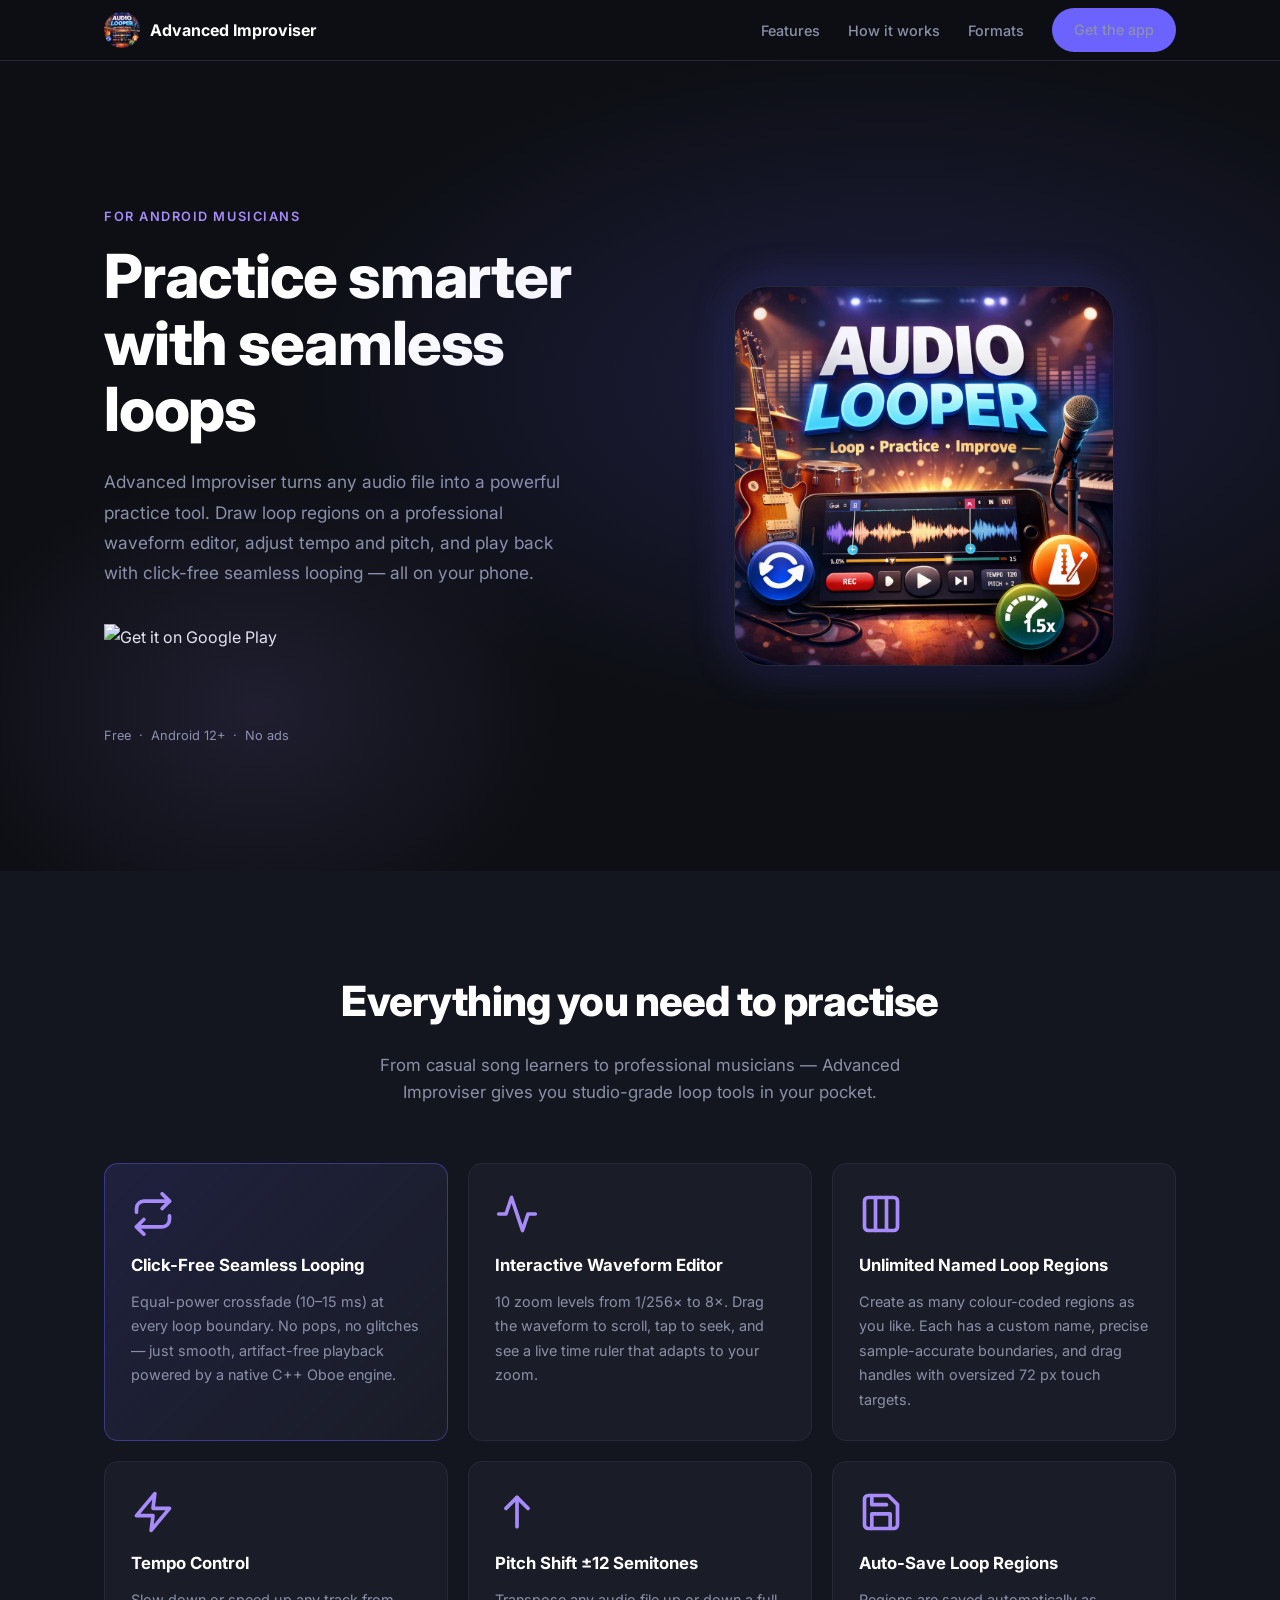
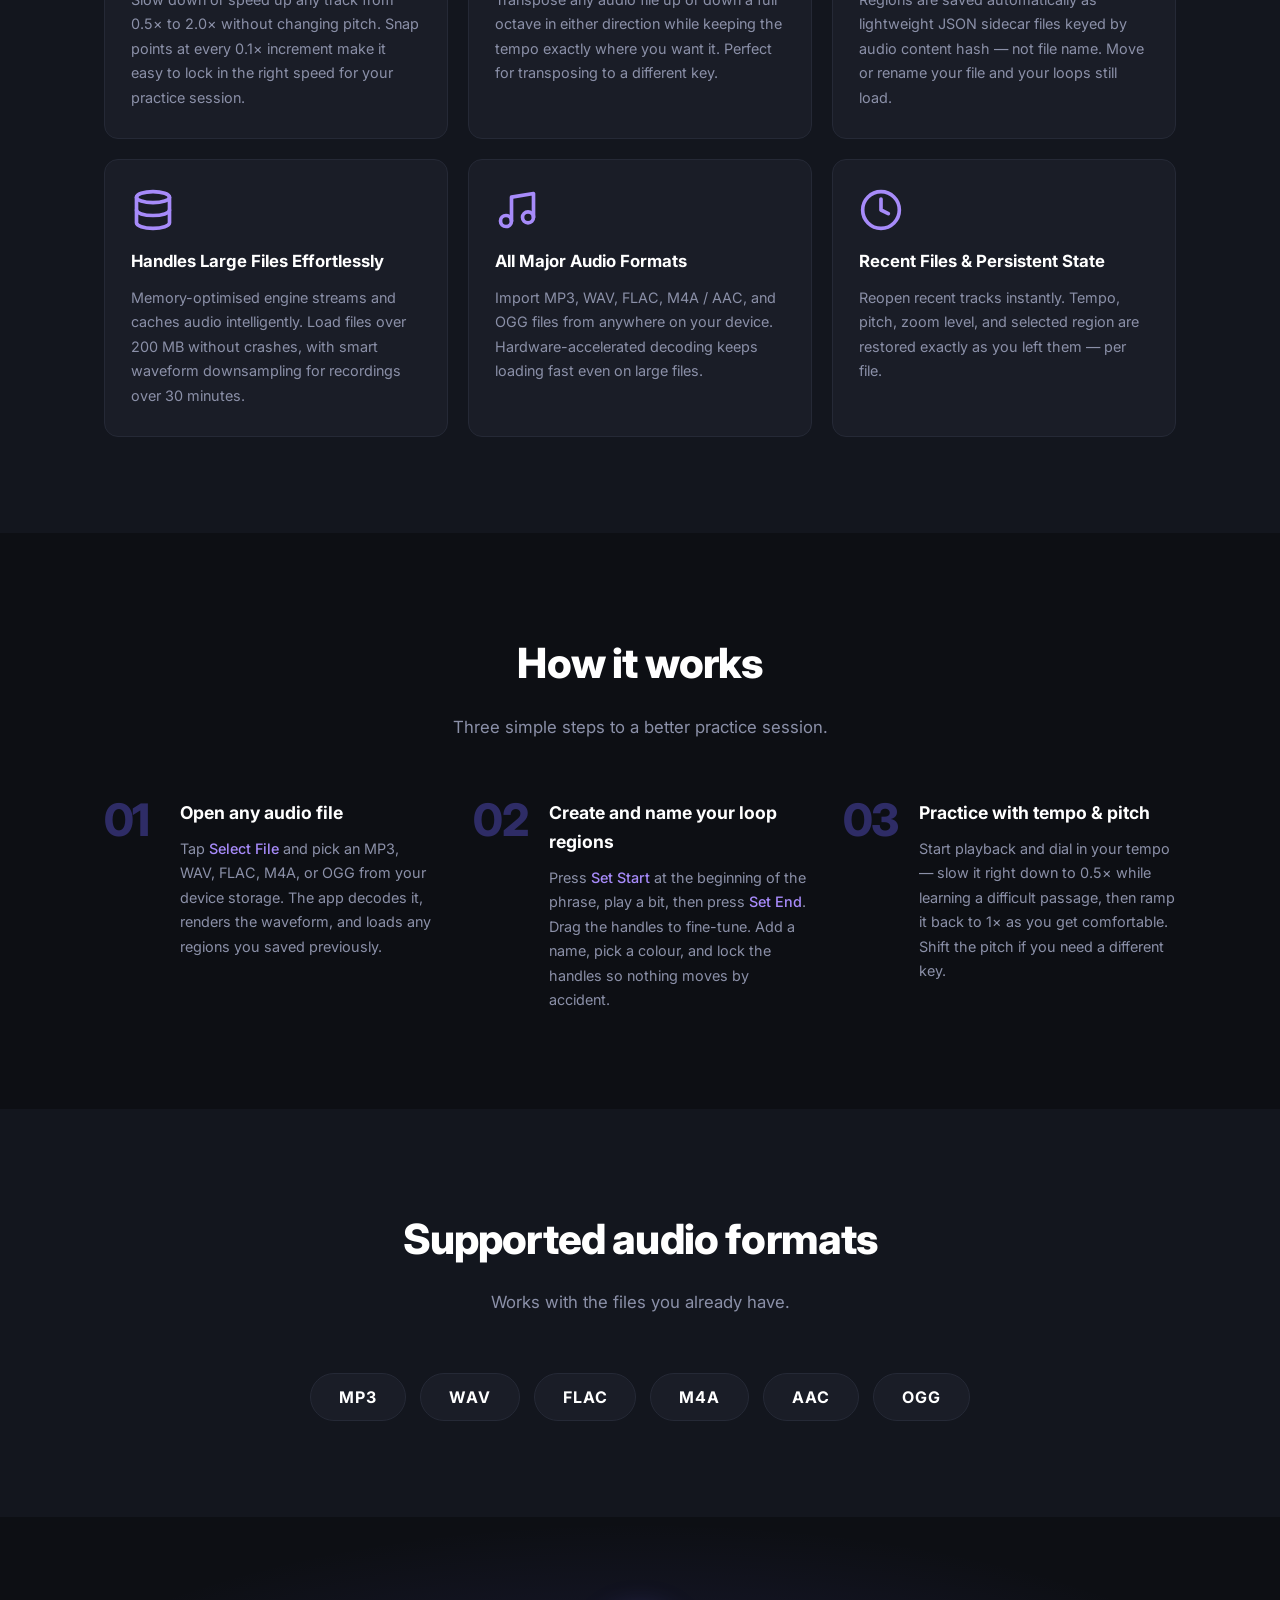
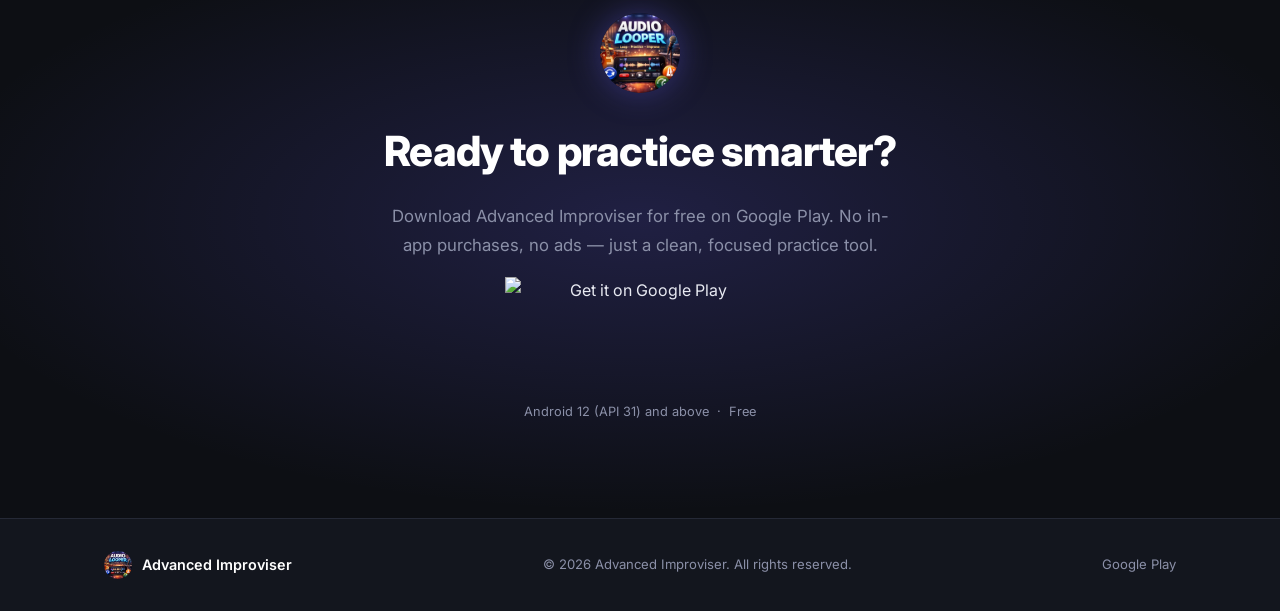
==== index.html @ c101b55d "feat: add landing page for Advanced Improviser" ====
<!DOCTYPE html>
<html lang="en">
<head>
  <meta charset="UTF-8" />
  <meta name="viewport" content="width=device-width, initial-scale=1.0" />

  <!-- Primary SEO -->
  <title>Advanced Improviser — Audio Loop Practice App for Android</title>
  <meta name="description" content="Advanced Improviser is a professional audio loop practice app for Android musicians. Create seamless loop regions, control tempo and pitch, and practise any piece with a high-quality waveform editor." />
  <meta name="keywords" content="audio loop app, music practice app, loop player android, waveform editor, tempo control, pitch shift, musician practice tool, Advanced Improviser" />
  <meta name="author" content="Advanced Improviser" />
  <link rel="canonical" href="https://anagovitsyn.github.io/audioed/" />

  <!-- Open Graph / Facebook -->
  <meta property="og:type" content="website" />
  <meta property="og:url" content="https://anagovitsyn.github.io/audioed/" />
  <meta property="og:title" content="Advanced Improviser — Audio Loop Practice App" />
  <meta property="og:description" content="Professional audio loop practice tool for Android. Waveform editor, seamless looping, tempo & pitch control for musicians." />
  <meta property="og:image" content="https://anagovitsyn.github.io/audioed/assets/features-banner.png" />

  <!-- Twitter -->
  <meta name="twitter:card" content="summary_large_image" />
  <meta name="twitter:title" content="Advanced Improviser — Audio Loop Practice App" />
  <meta name="twitter:description" content="Professional audio loop practice tool for Android. Create, edit and play back seamless loop regions on any audio file." />
  <meta name="twitter:image" content="https://anagovitsyn.github.io/audioed/assets/features-banner.png" />

  <!-- Structured Data (JSON-LD) — for AI discovery and Google rich results -->
  <script type="application/ld+json">
  {
    "@context": "https://schema.org",
    "@type": "SoftwareApplication",
    "name": "Advanced Improviser",
    "operatingSystem": "ANDROID",
    "applicationCategory": "MusicApplication",
    "description": "Advanced Improviser is a professional audio loop practice app for Android. It lets musicians create unlimited named loop regions on any audio file, edit them with an interactive waveform editor, and play them back with click-free seamless looping, tempo control, and pitch shifting.",
    "offers": {
      "@type": "Offer",
      "price": "0",
      "priceCurrency": "USD"
    },
    "url": "https://anagovitsyn.github.io/audioed/",
    "downloadUrl": "https://play.google.com/store/apps/details?id=com.audiolooper",
    "screenshot": "https://anagovitsyn.github.io/audioed/assets/app-screenshot.png",
    "featureList": [
      "Unlimited named loop regions per audio file",
      "Interactive waveform editor with 10 zoom levels",
      "Click-free seamless looping with equal-power crossfade",
      "Tempo control 0.5×–2.0×",
      "Pitch shift ±12 semitones",
      "MP3, WAV, FLAC, M4A, OGG support",
      "Region persistence as sidecar JSON files",
      "Large file support (200 MB+)",
      "Low-latency native audio engine (Oboe / C++)"
    ]
  }
  </script>

  <!-- Favicon -->
  <link rel="icon" type="image/png" href="assets/icon-192.png" />
  <link rel="apple-touch-icon" href="assets/icon-192.png" />

  <!-- Fonts -->
  <link rel="preconnect" href="https://fonts.googleapis.com" />
  <link rel="preconnect" href="https://fonts.gstatic.com" crossorigin />
  <link href="https://fonts.googleapis.com/css2?family=Inter:wght@400;500;600;700;800&display=swap" rel="stylesheet" />

  <link rel="stylesheet" href="styles.css" />
</head>

<body>

  <!-- ═══════════════════════════════ NAV ═══════════════════════════════ -->
  <nav class="nav" role="navigation" aria-label="Main navigation">
    <div class="nav__inner container">
      <a class="nav__brand" href="#hero" aria-label="Advanced Improviser home">
        <img src="assets/icon-round.png" alt="Advanced Improviser icon" width="36" height="36" />
        <span>Advanced Improviser</span>
      </a>
      <ul class="nav__links" role="list">
        <li><a href="#features">Features</a></li>
        <li><a href="#how-it-works">How it works</a></li>
        <li><a href="#formats">Formats</a></li>
        <li><a href="#download" class="btn btn--nav">Get the app</a></li>
      </ul>
    </div>
  </nav>

  <!-- ═══════════════════════════════ HERO ══════════════════════════════ -->
  <header id="hero" class="hero" role="banner">
    <div class="hero__bg" aria-hidden="true"></div>
    <div class="container hero__inner">
      <div class="hero__copy">
        <p class="hero__eyebrow">For Android musicians</p>
        <h1 class="hero__title">Practice smarter<br />with seamless loops</h1>
        <p class="hero__sub">
          Advanced Improviser turns any audio file into a powerful practice tool.
          Draw loop regions on a professional waveform editor, adjust tempo and
          pitch, and play back with click-free seamless looping — all on your phone.
        </p>
        <div class="hero__cta">
          <a
            href="https://play.google.com/store/apps/details?id=com.audiolooper"
            class="playstore-badge"
            target="_blank"
            rel="noopener noreferrer"
            aria-label="Get Advanced Improviser on Google Play"
          >
            <img
              src="https://play.google.com/intl/en_us/badges/static/images/badges/en_badge_web_generic.png"
              alt="Get it on Google Play"
              width="220"
              height="85"
            />
          </a>
        </div>
        <p class="hero__note">Free &nbsp;·&nbsp; Android 12+ &nbsp;·&nbsp; No ads</p>
      </div>
      <div class="hero__visual" aria-hidden="true">
        <div class="phone-frame">
          <img
            src="assets/app-screenshot.png"
            alt="Advanced Improviser app showing waveform editor with loop regions"
            class="phone-frame__screen"
            loading="eager"
          />
        </div>
      </div>
    </div>
  </header>

  <!-- ═══════════════════════════════ FEATURES ══════════════════════════ -->
  <section id="features" class="section section--alt" aria-labelledby="features-heading">
    <div class="container">
      <div class="section-header">
        <h2 id="features-heading" class="section-title">Everything you need to practise</h2>
        <p class="section-sub">
          From casual song learners to professional musicians — Advanced Improviser
          gives you studio-grade loop tools in your pocket.
        </p>
      </div>

      <div class="features-grid">

        <article class="feature-card feature-card--accent" aria-label="Seamless loop playback">
          <div class="feature-card__icon" aria-hidden="true">
            <svg viewBox="0 0 24 24" fill="none" stroke="currentColor" stroke-width="2" stroke-linecap="round" stroke-linejoin="round"><polyline points="17 1 21 5 17 9"/><path d="M3 11V9a4 4 0 0 1 4-4h14"/><polyline points="7 23 3 19 7 15"/><path d="M21 13v2a4 4 0 0 1-4 4H3"/></svg>
          </div>
          <h3 class="feature-card__title">Click-Free Seamless Looping</h3>
          <p class="feature-card__body">
            Equal-power crossfade (10–15 ms) at every loop boundary. No pops,
            no glitches — just smooth, artifact-free playback powered by a
            native C++ Oboe engine.
          </p>
        </article>

        <article class="feature-card" aria-label="Waveform editor">
          <div class="feature-card__icon" aria-hidden="true">
            <svg viewBox="0 0 24 24" fill="none" stroke="currentColor" stroke-width="2" stroke-linecap="round" stroke-linejoin="round"><polyline points="22 12 18 12 15 21 9 3 6 12 2 12"/></svg>
          </div>
          <h3 class="feature-card__title">Interactive Waveform Editor</h3>
          <p class="feature-card__body">
            10 zoom levels from 1/256× to 8×. Drag the waveform to scroll,
            tap to seek, and see a live time ruler that adapts to your zoom.
          </p>
        </article>

        <article class="feature-card" aria-label="Loop regions">
          <div class="feature-card__icon" aria-hidden="true">
            <svg viewBox="0 0 24 24" fill="none" stroke="currentColor" stroke-width="2" stroke-linecap="round" stroke-linejoin="round"><rect x="3" y="3" width="18" height="18" rx="2"/><path d="M9 3v18M15 3v18"/></svg>
          </div>
          <h3 class="feature-card__title">Unlimited Named Loop Regions</h3>
          <p class="feature-card__body">
            Create as many colour-coded regions as you like. Each has a custom
            name, precise sample-accurate boundaries, and drag handles with
            oversized 72 px touch targets.
          </p>
        </article>

        <article class="feature-card" aria-label="Tempo control">
          <div class="feature-card__icon" aria-hidden="true">
            <svg viewBox="0 0 24 24" fill="none" stroke="currentColor" stroke-width="2" stroke-linecap="round" stroke-linejoin="round"><path d="M13 2L3 14h9l-1 8 10-12h-9l1-8z"/></svg>
          </div>
          <h3 class="feature-card__title">Tempo Control</h3>
          <p class="feature-card__body">
            Slow down or speed up any track from 0.5× to 2.0× without changing
            pitch. Snap points at every 0.1× increment make it easy to lock in
            the right speed for your practice session.
          </p>
        </article>

        <article class="feature-card" aria-label="Pitch shifting">
          <div class="feature-card__icon" aria-hidden="true">
            <svg viewBox="0 0 24 24" fill="none" stroke="currentColor" stroke-width="2" stroke-linecap="round" stroke-linejoin="round"><line x1="12" y1="20" x2="12" y2="4"/><polyline points="6 10 12 4 18 10"/></svg>
          </div>
          <h3 class="feature-card__title">Pitch Shift ±12 Semitones</h3>
          <p class="feature-card__body">
            Transpose any audio file up or down a full octave in either direction
            while keeping the tempo exactly where you want it. Perfect for
            transposing to a different key.
          </p>
        </article>

        <article class="feature-card" aria-label="Region persistence">
          <div class="feature-card__icon" aria-hidden="true">
            <svg viewBox="0 0 24 24" fill="none" stroke="currentColor" stroke-width="2" stroke-linecap="round" stroke-linejoin="round"><path d="M19 21H5a2 2 0 0 1-2-2V5a2 2 0 0 1 2-2h11l5 5v11a2 2 0 0 1-2 2z"/><polyline points="17 21 17 13 7 13 7 21"/><polyline points="7 3 7 8 15 8"/></svg>
          </div>
          <h3 class="feature-card__title">Auto-Save Loop Regions</h3>
          <p class="feature-card__body">
            Regions are saved automatically as lightweight JSON sidecar files
            keyed by audio content hash — not file name. Move or rename your
            file and your loops still load.
          </p>
        </article>

        <article class="feature-card" aria-label="Large file support">
          <div class="feature-card__icon" aria-hidden="true">
            <svg viewBox="0 0 24 24" fill="none" stroke="currentColor" stroke-width="2" stroke-linecap="round" stroke-linejoin="round"><ellipse cx="12" cy="5" rx="9" ry="3"/><path d="M21 12c0 1.66-4 3-9 3s-9-1.34-9-3"/><path d="M3 5v14c0 1.66 4 3 9 3s9-1.34 9-3V5"/></svg>
          </div>
          <h3 class="feature-card__title">Handles Large Files Effortlessly</h3>
          <p class="feature-card__body">
            Memory-optimised engine streams and caches audio intelligently.
            Load files over 200 MB without crashes, with smart waveform
            downsampling for recordings over 30 minutes.
          </p>
        </article>

        <article class="feature-card" aria-label="Multi-format support">
          <div class="feature-card__icon" aria-hidden="true">
            <svg viewBox="0 0 24 24" fill="none" stroke="currentColor" stroke-width="2" stroke-linecap="round" stroke-linejoin="round"><path d="M9 18V5l12-2v13"/><circle cx="6" cy="18" r="3"/><circle cx="18" cy="16" r="3"/></svg>
          </div>
          <h3 class="feature-card__title">All Major Audio Formats</h3>
          <p class="feature-card__body">
            Import MP3, WAV, FLAC, M4A / AAC, and OGG files from anywhere
            on your device. Hardware-accelerated decoding keeps loading fast
            even on large files.
          </p>
        </article>

        <article class="feature-card" aria-label="Recent files">
          <div class="feature-card__icon" aria-hidden="true">
            <svg viewBox="0 0 24 24" fill="none" stroke="currentColor" stroke-width="2" stroke-linecap="round" stroke-linejoin="round"><circle cx="12" cy="12" r="10"/><polyline points="12 6 12 12 16 14"/></svg>
          </div>
          <h3 class="feature-card__title">Recent Files &amp; Persistent State</h3>
          <p class="feature-card__body">
            Reopen recent tracks instantly. Tempo, pitch, zoom level, and
            selected region are restored exactly as you left them — per file.
          </p>
        </article>

      </div>
    </div>
  </section>

  <!-- ═══════════════════════════════ HOW IT WORKS ═══════════════════════ -->
  <section id="how-it-works" class="section" aria-labelledby="how-heading">
    <div class="container">
      <div class="section-header">
        <h2 id="how-heading" class="section-title">How it works</h2>
        <p class="section-sub">Three simple steps to a better practice session.</p>
      </div>

      <ol class="steps" role="list">
        <li class="step">
          <div class="step__number" aria-hidden="true">01</div>
          <div class="step__content">
            <h3 class="step__title">Open any audio file</h3>
            <p class="step__body">
              Tap <em>Select File</em> and pick an MP3, WAV, FLAC, M4A, or OGG
              from your device storage. The app decodes it, renders the waveform,
              and loads any regions you saved previously.
            </p>
          </div>
        </li>
        <li class="step">
          <div class="step__number" aria-hidden="true">02</div>
          <div class="step__content">
            <h3 class="step__title">Create and name your loop regions</h3>
            <p class="step__body">
              Press <em>Set Start</em> at the beginning of the phrase, play a
              bit, then press <em>Set End</em>. Drag the handles to fine-tune.
              Add a name, pick a colour, and lock the handles so nothing moves
              by accident.
            </p>
          </div>
        </li>
        <li class="step">
          <div class="step__number" aria-hidden="true">03</div>
          <div class="step__content">
            <h3 class="step__title">Practice with tempo &amp; pitch</h3>
            <p class="step__body">
              Start playback and dial in your tempo — slow it right down to
              0.5× while learning a difficult passage, then ramp it back to
              1× as you get comfortable. Shift the pitch if you need a
              different key.
            </p>
          </div>
        </li>
      </ol>
    </div>
  </section>

  <!-- ═══════════════════════════════ FORMATS ════════════════════════════ -->
  <section id="formats" class="section section--alt" aria-labelledby="formats-heading">
    <div class="container">
      <div class="section-header">
        <h2 id="formats-heading" class="section-title">Supported audio formats</h2>
        <p class="section-sub">Works with the files you already have.</p>
      </div>
      <ul class="formats-list" role="list" aria-label="Supported audio formats">
        <li class="format-badge">MP3</li>
        <li class="format-badge">WAV</li>
        <li class="format-badge">FLAC</li>
        <li class="format-badge">M4A</li>
        <li class="format-badge">AAC</li>
        <li class="format-badge">OGG</li>
      </ul>
    </div>
  </section>

  <!-- ═══════════════════════════════ DOWNLOAD ══════════════════════════ -->
  <section id="download" class="section cta-section" aria-labelledby="download-heading">
    <div class="container cta-inner">
      <img src="assets/icon-round.png" alt="" aria-hidden="true" class="cta-icon" width="80" height="80" />
      <h2 id="download-heading" class="cta-title">Ready to practice smarter?</h2>
      <p class="cta-sub">
        Download Advanced Improviser for free on Google Play.
        No in-app purchases, no ads — just a clean, focused practice tool.
      </p>
      <a
        href="https://play.google.com/store/apps/details?id=com.audiolooper"
        class="playstore-badge playstore-badge--large"
        target="_blank"
        rel="noopener noreferrer"
        aria-label="Download Advanced Improviser on Google Play"
      >
        <img
          src="https://play.google.com/intl/en_us/badges/static/images/badges/en_badge_web_generic.png"
          alt="Get it on Google Play"
          width="270"
          height="104"
        />
      </a>
      <p class="cta-note">Android 12 (API 31) and above &nbsp;·&nbsp; Free</p>
    </div>
  </section>

  <!-- ═══════════════════════════════ FOOTER ════════════════════════════ -->
  <footer class="footer" role="contentinfo">
    <div class="container footer__inner">
      <div class="footer__brand">
        <img src="assets/icon-round.png" alt="Advanced Improviser icon" width="28" height="28" />
        <span>Advanced Improviser</span>
      </div>
      <p class="footer__copy">
        &copy; <span id="year"></span> Advanced Improviser.
        All rights reserved.
      </p>
      <nav class="footer__links" aria-label="Footer navigation">
        <a href="https://play.google.com/store/apps/details?id=com.audiolooper" target="_blank" rel="noopener noreferrer">Google Play</a>
      </nav>
    </div>
  </footer>

  <script>
    // Year in footer
    document.getElementById('year').textContent = new Date().getFullYear();

    // Smooth-scroll polyfill for older WebViews
    document.querySelectorAll('a[href^="#"]').forEach(function(anchor) {
      anchor.addEventListener('click', function(e) {
        var target = document.querySelector(this.getAttribute('href'));
        if (target) {
          e.preventDefault();
          target.scrollIntoView({ behavior: 'smooth' });
        }
      });
    });
  </script>

</body>
</html>
---- styles.css ----
/* =====================================================================
   Advanced Improviser — Landing Page Styles
   ===================================================================== */

/* ── Reset & base ──────────────────────────────────────────────────── */
*, *::before, *::after { box-sizing: border-box; margin: 0; padding: 0; }

:root {
  --color-bg:          #0d0f14;
  --color-surface:     #13161e;
  --color-surface-2:   #1a1d27;
  --color-border:      #252936;
  --color-accent:      #6c63ff;
  --color-accent-2:    #a78bfa;
  --color-accent-glow: rgba(108, 99, 255, 0.35);
  --color-text:        #e8eaf2;
  --color-text-muted:  #8b90a8;
  --color-white:       #ffffff;

  --font-sans: 'Inter', system-ui, -apple-system, sans-serif;

  --radius-sm:  8px;
  --radius-md:  14px;
  --radius-lg:  22px;
  --radius-xl:  32px;

  --shadow-card: 0 2px 24px rgba(0, 0, 0, 0.45);
  --shadow-glow: 0 0 40px var(--color-accent-glow);

  --container-width: 1120px;
  --section-gap: 96px;
}

html { scroll-behavior: smooth; }

body {
  font-family: var(--font-sans);
  background-color: var(--color-bg);
  color: var(--color-text);
  line-height: 1.65;
  -webkit-font-smoothing: antialiased;
}

img { max-width: 100%; height: auto; display: block; }
ul, ol { list-style: none; }
a { color: inherit; text-decoration: none; }

/* ── Utility ─────────────────────────────────────────────────────── */
.container {
  width: 100%;
  max-width: var(--container-width);
  margin: 0 auto;
  padding: 0 24px;
}

/* ── Buttons ─────────────────────────────────────────────────────── */
.btn {
  display: inline-flex;
  align-items: center;
  gap: 8px;
  padding: 10px 22px;
  border-radius: 50px;
  font-size: 0.9rem;
  font-weight: 600;
  cursor: pointer;
  transition: opacity 0.18s, transform 0.18s;
}
.btn:hover { opacity: 0.85; transform: translateY(-1px); }
.btn:active { transform: translateY(0); }

.btn--nav {
  background: var(--color-accent);
  color: var(--color-white);
}

/* ── Nav ─────────────────────────────────────────────────────────── */
.nav {
  position: sticky;
  top: 0;
  z-index: 100;
  background: rgba(13, 15, 20, 0.82);
  backdrop-filter: blur(14px);
  -webkit-backdrop-filter: blur(14px);
  border-bottom: 1px solid var(--color-border);
}

.nav__inner {
  display: flex;
  align-items: center;
  justify-content: space-between;
  height: 60px;
}

.nav__brand {
  display: flex;
  align-items: center;
  gap: 10px;
  font-weight: 700;
  font-size: 1rem;
  color: var(--color-white);
}

.nav__brand img { border-radius: 8px; }

.nav__links {
  display: flex;
  align-items: center;
  gap: 28px;
}

.nav__links a {
  font-size: 0.9rem;
  font-weight: 500;
  color: var(--color-text-muted);
  transition: color 0.18s;
}
.nav__links a:hover { color: var(--color-white); }

/* ── Hero ────────────────────────────────────────────────────────── */
.hero {
  position: relative;
  overflow: hidden;
  padding: 100px 0 80px;
  min-height: 90vh;
  display: flex;
  align-items: center;
}

.hero__bg {
  position: absolute;
  inset: 0;
  background:
    radial-gradient(ellipse 70% 60% at 70% 40%, rgba(108, 99, 255, 0.18) 0%, transparent 70%),
    radial-gradient(ellipse 40% 50% at 20% 80%, rgba(167, 139, 250, 0.12) 0%, transparent 60%);
  pointer-events: none;
}

.hero__inner {
  display: grid;
  grid-template-columns: 1fr 1fr;
  gap: 64px;
  align-items: center;
}

.hero__eyebrow {
  font-size: 0.8rem;
  font-weight: 600;
  letter-spacing: 0.12em;
  text-transform: uppercase;
  color: var(--color-accent-2);
  margin-bottom: 16px;
}

.hero__title {
  font-size: clamp(2.4rem, 5vw, 3.8rem);
  font-weight: 800;
  line-height: 1.1;
  color: var(--color-white);
  margin-bottom: 24px;
  letter-spacing: -0.02em;
}

.hero__sub {
  font-size: 1.08rem;
  color: var(--color-text-muted);
  max-width: 480px;
  margin-bottom: 36px;
  line-height: 1.75;
}

.hero__cta { margin-bottom: 16px; }

.hero__note {
  font-size: 0.8rem;
  color: var(--color-text-muted);
  margin-top: 8px;
}

/* Phone frame */
.hero__visual {
  display: flex;
  justify-content: center;
  align-items: center;
}

.phone-frame {
  position: relative;
  width: 100%;
  max-width: 380px;
  border-radius: var(--radius-xl);
  overflow: hidden;
  box-shadow: var(--shadow-card), var(--shadow-glow);
  border: 1px solid var(--color-border);
}

.phone-frame::before {
  content: '';
  position: absolute;
  inset: 0;
  border-radius: inherit;
  background: linear-gradient(135deg, rgba(108,99,255,0.08) 0%, transparent 60%);
  z-index: 1;
  pointer-events: none;
}

.phone-frame__screen {
  width: 100%;
  height: auto;
  display: block;
  border-radius: inherit;
}

/* ── Sections ────────────────────────────────────────────────────── */
.section {
  padding: var(--section-gap) 0;
}

.section--alt {
  background: var(--color-surface);
}

.section-header {
  text-align: center;
  margin-bottom: 56px;
}

.section-title {
  font-size: clamp(1.8rem, 3.5vw, 2.6rem);
  font-weight: 800;
  color: var(--color-white);
  letter-spacing: -0.02em;
  margin-bottom: 16px;
}

.section-sub {
  font-size: 1.05rem;
  color: var(--color-text-muted);
  max-width: 560px;
  margin: 0 auto;
}

/* ── Features grid ───────────────────────────────────────────────── */
.features-grid {
  display: grid;
  grid-template-columns: repeat(auto-fill, minmax(300px, 1fr));
  gap: 20px;
}

.feature-card {
  background: var(--color-surface-2);
  border: 1px solid var(--color-border);
  border-radius: var(--radius-md);
  padding: 28px 26px;
  transition: border-color 0.2s, transform 0.2s, box-shadow 0.2s;
}

.feature-card:hover {
  border-color: var(--color-accent);
  transform: translateY(-3px);
  box-shadow: var(--shadow-card);
}

.feature-card--accent {
  background: linear-gradient(135deg, rgba(108,99,255,0.14) 0%, var(--color-surface-2) 100%);
  border-color: rgba(108,99,255,0.4);
}

.feature-card__icon {
  width: 44px;
  height: 44px;
  margin-bottom: 16px;
  color: var(--color-accent-2);
}

.feature-card__icon svg {
  width: 100%;
  height: 100%;
}

.feature-card__title {
  font-size: 1.05rem;
  font-weight: 700;
  color: var(--color-white);
  margin-bottom: 10px;
}

.feature-card__body {
  font-size: 0.9rem;
  color: var(--color-text-muted);
  line-height: 1.7;
}

/* ── How it works / Steps ────────────────────────────────────────── */
.steps {
  display: grid;
  grid-template-columns: repeat(auto-fill, minmax(280px, 1fr));
  gap: 36px;
  counter-reset: steps;
}

.step {
  display: flex;
  gap: 20px;
  align-items: flex-start;
}

.step__number {
  font-size: 2.8rem;
  font-weight: 800;
  line-height: 1;
  color: var(--color-accent);
  opacity: 0.35;
  flex-shrink: 0;
  min-width: 56px;
  letter-spacing: -0.04em;
}

.step__title {
  font-size: 1.1rem;
  font-weight: 700;
  color: var(--color-white);
  margin-bottom: 10px;
}

.step__body {
  font-size: 0.9rem;
  color: var(--color-text-muted);
  line-height: 1.7;
}

.step__body em {
  font-style: normal;
  color: var(--color-accent-2);
  font-weight: 500;
}

/* ── Formats ─────────────────────────────────────────────────────── */
.formats-list {
  display: flex;
  flex-wrap: wrap;
  gap: 14px;
  justify-content: center;
}

.format-badge {
  background: var(--color-surface-2);
  border: 1px solid var(--color-border);
  border-radius: 50px;
  padding: 10px 28px;
  font-size: 1rem;
  font-weight: 700;
  color: var(--color-white);
  letter-spacing: 0.06em;
  transition: border-color 0.18s, color 0.18s;
}

.format-badge:hover {
  border-color: var(--color-accent-2);
  color: var(--color-accent-2);
}

/* ── CTA section ─────────────────────────────────────────────────── */
.cta-section {
  background:
    radial-gradient(ellipse 80% 70% at 50% 50%, rgba(108, 99, 255, 0.2) 0%, transparent 70%),
    var(--color-bg);
  padding: var(--section-gap) 0;
}

.cta-inner {
  text-align: center;
  display: flex;
  flex-direction: column;
  align-items: center;
  gap: 16px;
}

.cta-icon {
  border-radius: 50%;
  box-shadow: 0 0 32px var(--color-accent-glow);
  margin-bottom: 8px;
}

.cta-title {
  font-size: clamp(1.8rem, 3.5vw, 2.6rem);
  font-weight: 800;
  color: var(--color-white);
  letter-spacing: -0.02em;
}

.cta-sub {
  font-size: 1.05rem;
  color: var(--color-text-muted);
  max-width: 520px;
  line-height: 1.75;
}

.cta-note {
  font-size: 0.8rem;
  color: var(--color-text-muted);
  margin-top: 4px;
}

/* ── Play Store Badge ────────────────────────────────────────────── */
.playstore-badge {
  display: inline-block;
  transition: opacity 0.18s, transform 0.18s;
}
.playstore-badge:hover { opacity: 0.88; transform: translateY(-2px); }

/* ── Footer ──────────────────────────────────────────────────────── */
.footer {
  background: var(--color-surface);
  border-top: 1px solid var(--color-border);
  padding: 32px 0;
}

.footer__inner {
  display: flex;
  align-items: center;
  justify-content: space-between;
  flex-wrap: wrap;
  gap: 16px;
}

.footer__brand {
  display: flex;
  align-items: center;
  gap: 10px;
  font-weight: 600;
  font-size: 0.9rem;
  color: var(--color-white);
}

.footer__brand img { border-radius: 6px; }

.footer__copy {
  font-size: 0.82rem;
  color: var(--color-text-muted);
}

.footer__links {
  display: flex;
  gap: 20px;
}

.footer__links a {
  font-size: 0.82rem;
  color: var(--color-text-muted);
  transition: color 0.18s;
}
.footer__links a:hover { color: var(--color-white); }

/* ── Responsive ──────────────────────────────────────────────────── */
@media (max-width: 900px) {
  .hero__inner {
    grid-template-columns: 1fr;
    gap: 48px;
  }

  .hero__visual {
    order: -1;
  }

  .phone-frame {
    max-width: 300px;
    margin: 0 auto;
  }

  .hero__sub { max-width: 100%; }
}

@media (max-width: 640px) {
  :root { --section-gap: 64px; }

  .nav__links li:not(:last-child) { display: none; }

  .features-grid { grid-template-columns: 1fr; }

  .steps { grid-template-columns: 1fr; gap: 28px; }

  .footer__inner { flex-direction: column; align-items: flex-start; gap: 12px; }

  .hero { padding: 80px 0 60px; min-height: auto; }
}

@media (prefers-reduced-motion: reduce) {
  * { transition: none !important; }
  html { scroll-behavior: auto; }
}
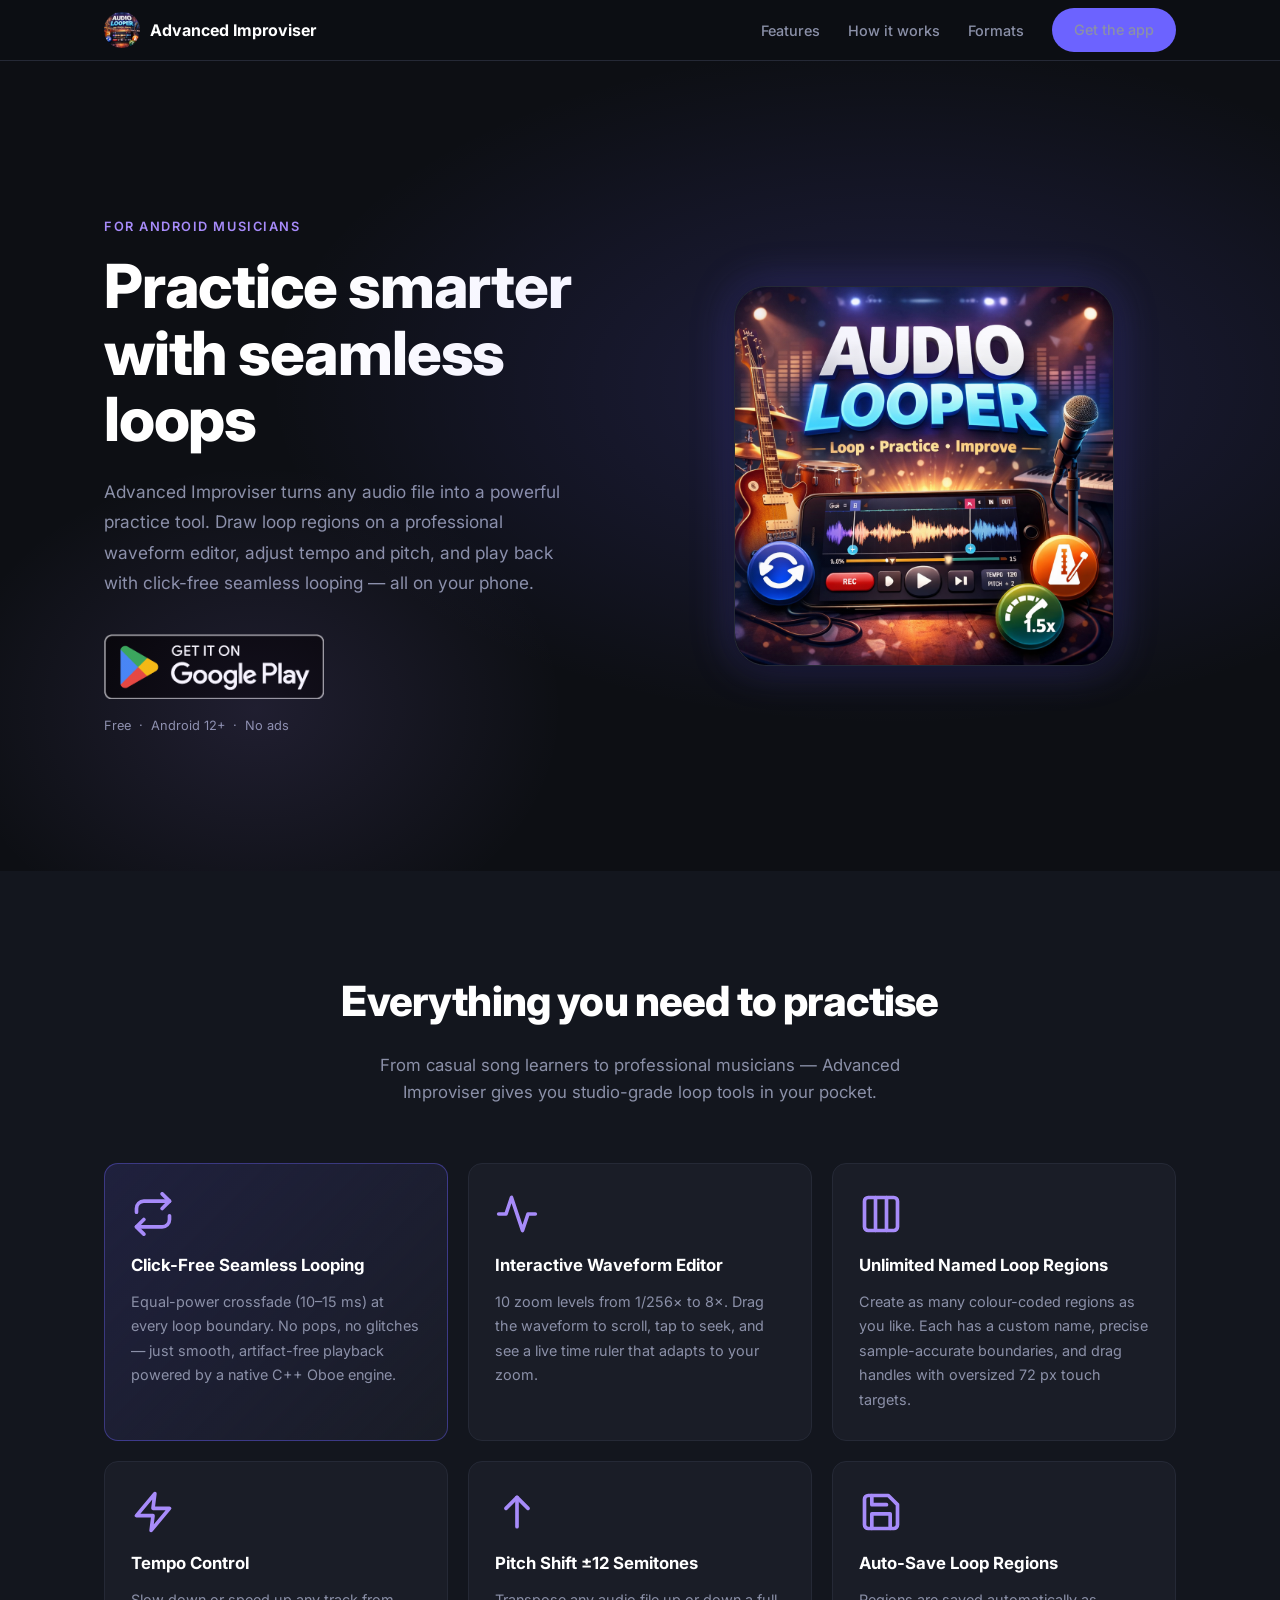
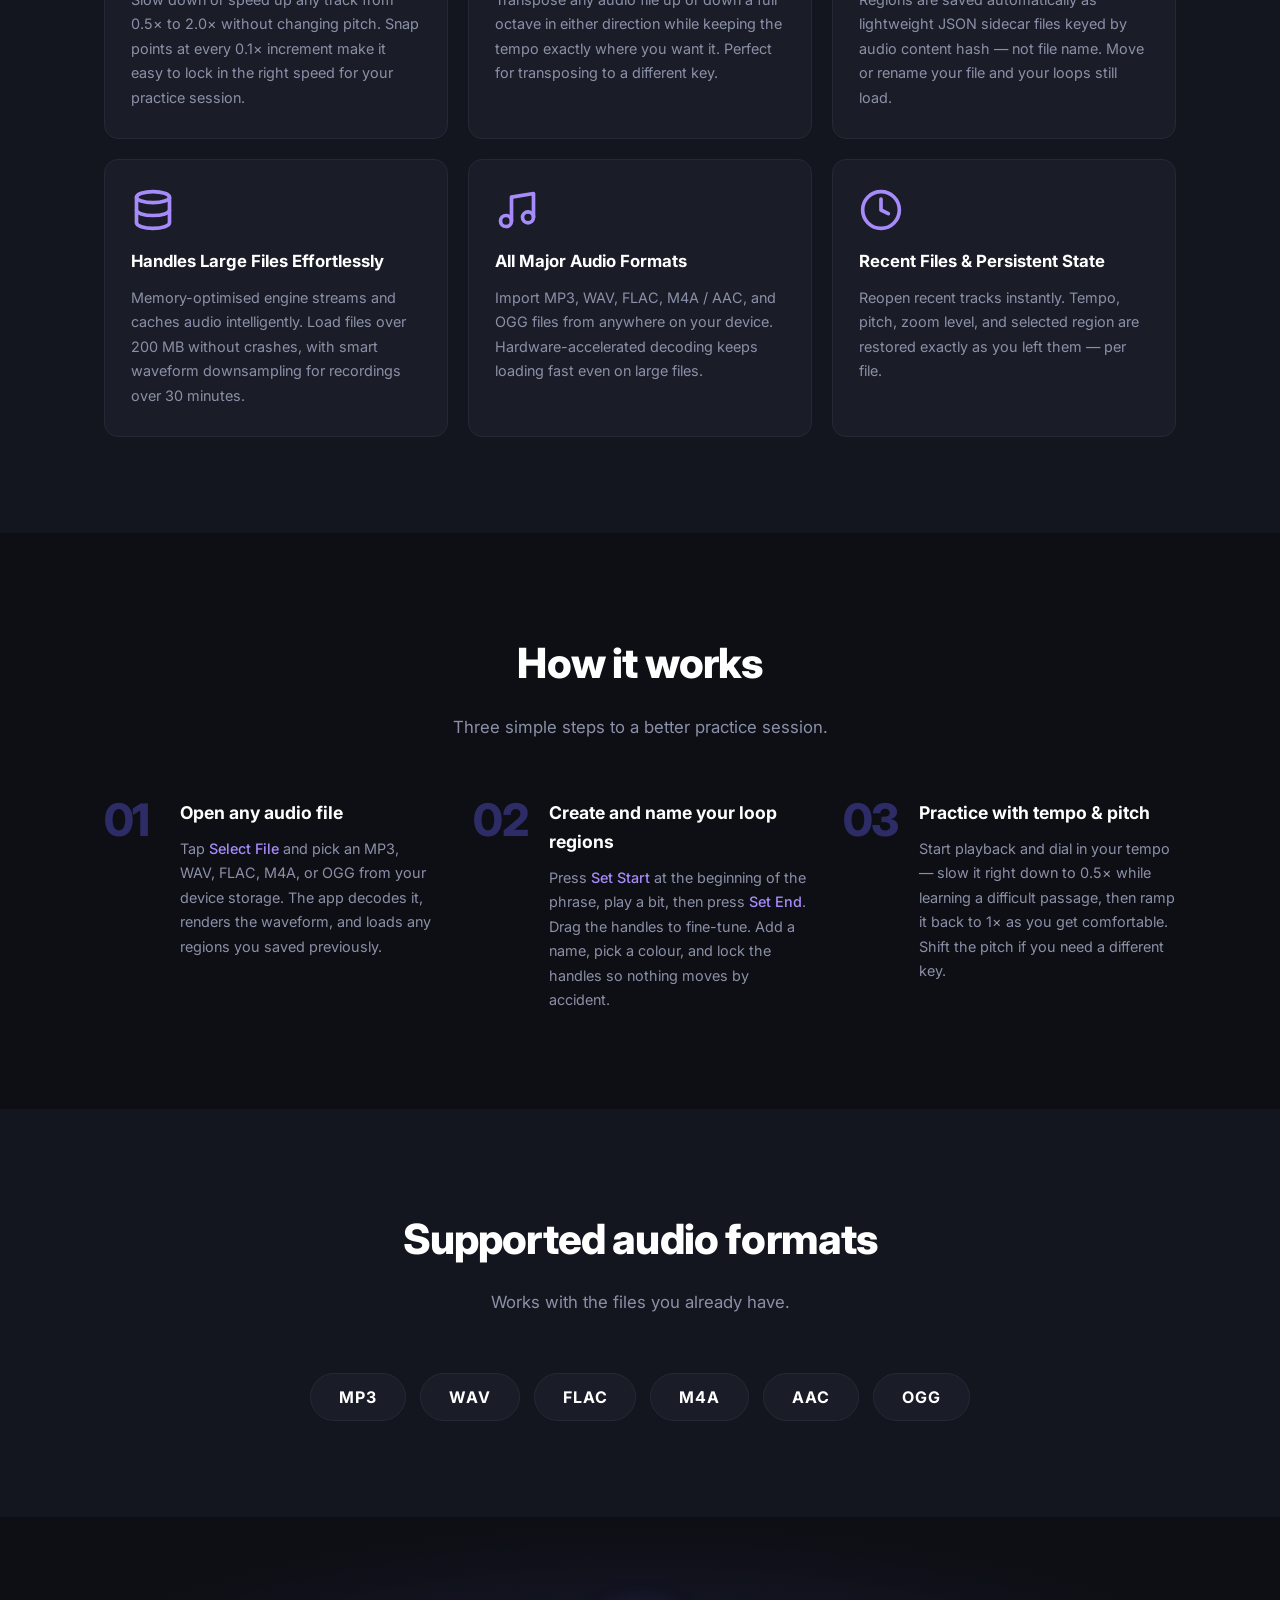
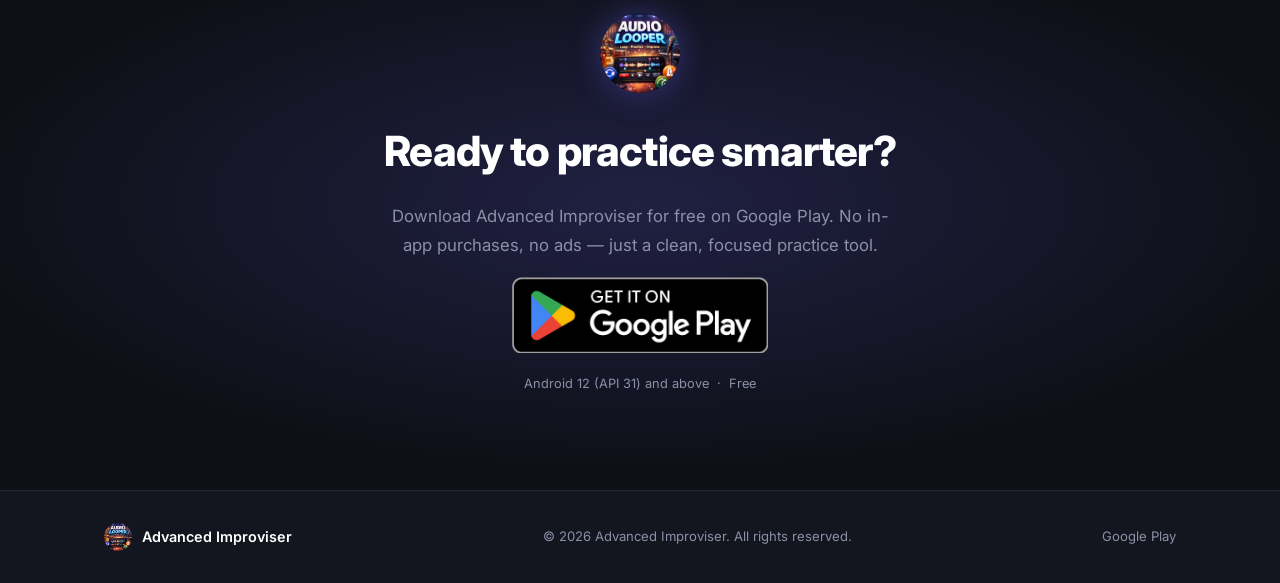
==== commit 713620ce: "feat: integrate official Google Play badge" ====
--- a/index.html
+++ b/index.html
@@ -100,16 +100,15 @@
         <div class="hero__cta">
           <a
             href="https://play.google.com/store/apps/details?id=com.audiolooper"
-            class="playstore-badge"
             target="_blank"
             rel="noopener noreferrer"
             aria-label="Get Advanced Improviser on Google Play"
           >
             <img
-              src="https://play.google.com/intl/en_us/badges/static/images/badges/en_badge_web_generic.png"
+              src="assets/GetItOnGooglePlay_Badge_Web_color_English.png"
               alt="Get it on Google Play"
               width="220"
-              height="85"
+              height="65"
             />
           </a>
         </div>
@@ -328,16 +327,15 @@
       </p>
       <a
         href="https://play.google.com/store/apps/details?id=com.audiolooper"
-        class="playstore-badge playstore-badge--large"
         target="_blank"
         rel="noopener noreferrer"
         aria-label="Download Advanced Improviser on Google Play"
       >
         <img
-          src="https://play.google.com/intl/en_us/badges/static/images/badges/en_badge_web_generic.png"
+          src="assets/GetItOnGooglePlay_Badge_Web_color_English.png"
           alt="Get it on Google Play"
-          width="270"
-          height="104"
+          width="256"
+          height="76"
         />
       </a>
       <p class="cta-note">Android 12 (API 31) and above &nbsp;·&nbsp; Free</p>
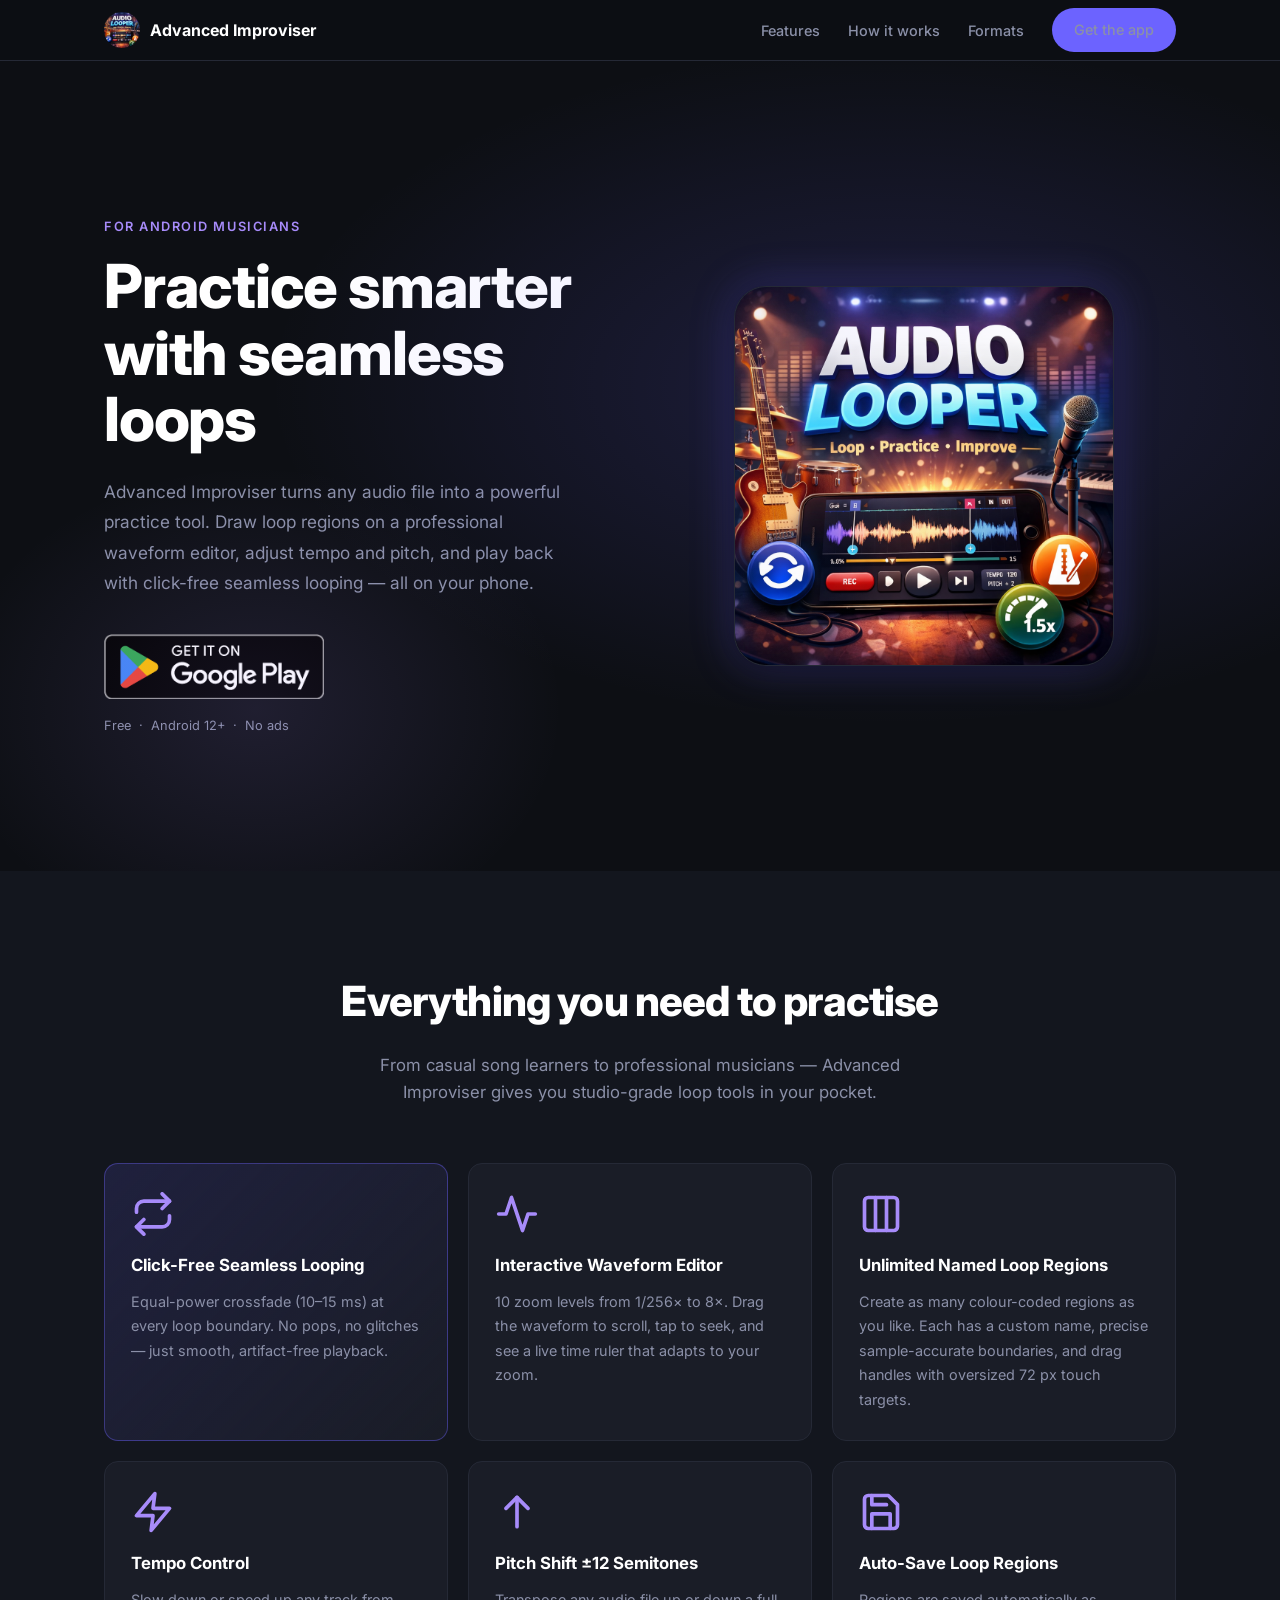
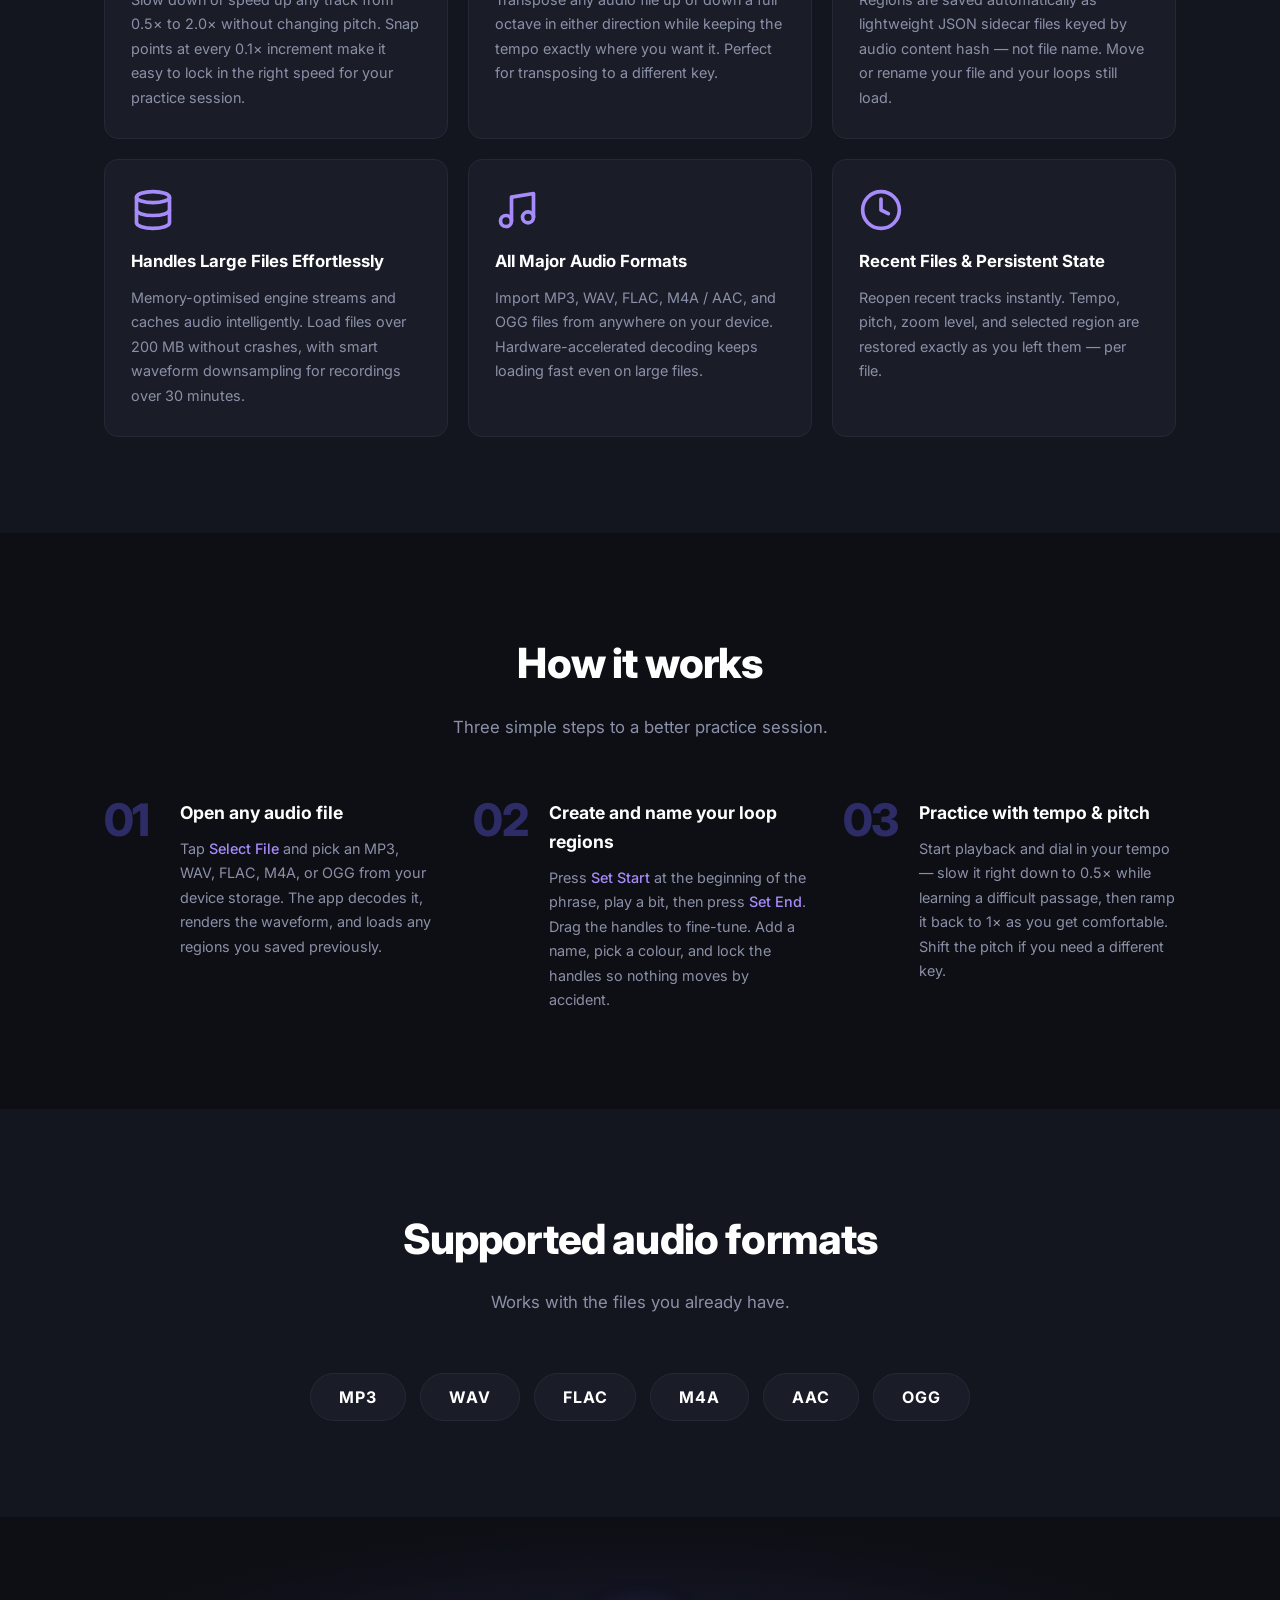
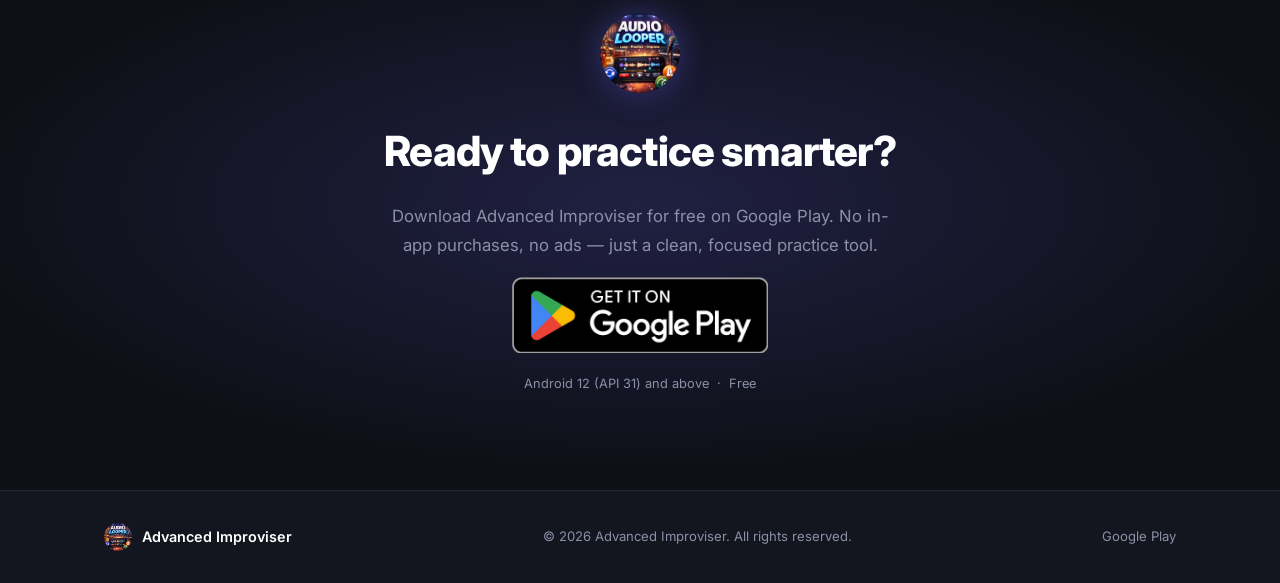
==== commit add6f47d: "Update index.html - remove oboe mention" ====
--- a/index.html
+++ b/index.html
@@ -49,8 +49,7 @@
       "Pitch shift ±12 semitones",
       "MP3, WAV, FLAC, M4A, OGG support",
       "Region persistence as sidecar JSON files",
-      "Large file support (200 MB+)",
-      "Low-latency native audio engine (Oboe / C++)"
+      "Large file support (up to 100MB)"
     ]
   }
   </script>
@@ -147,8 +146,7 @@
           <h3 class="feature-card__title">Click-Free Seamless Looping</h3>
           <p class="feature-card__body">
             Equal-power crossfade (10–15 ms) at every loop boundary. No pops,
-            no glitches — just smooth, artifact-free playback powered by a
-            native C++ Oboe engine.
+            no glitches — just smooth, artifact-free playback.
           </p>
         </article>
 
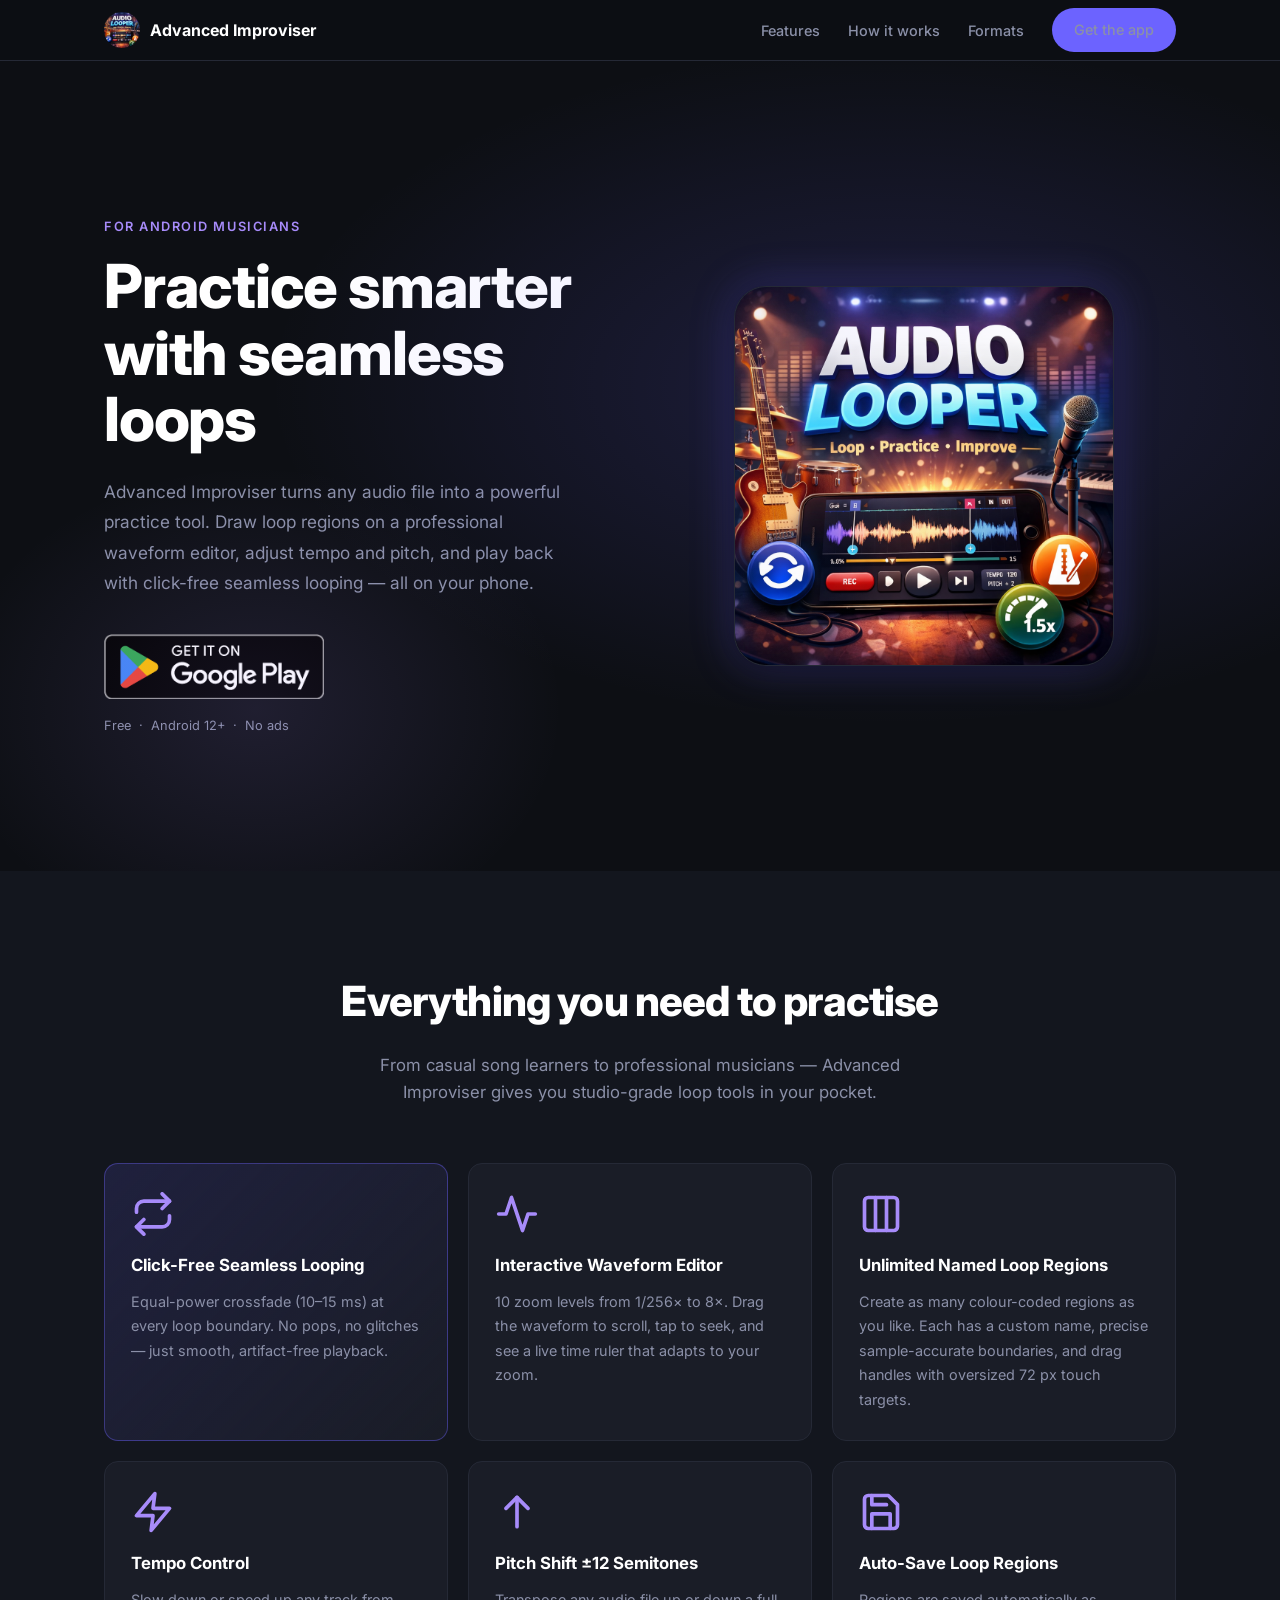
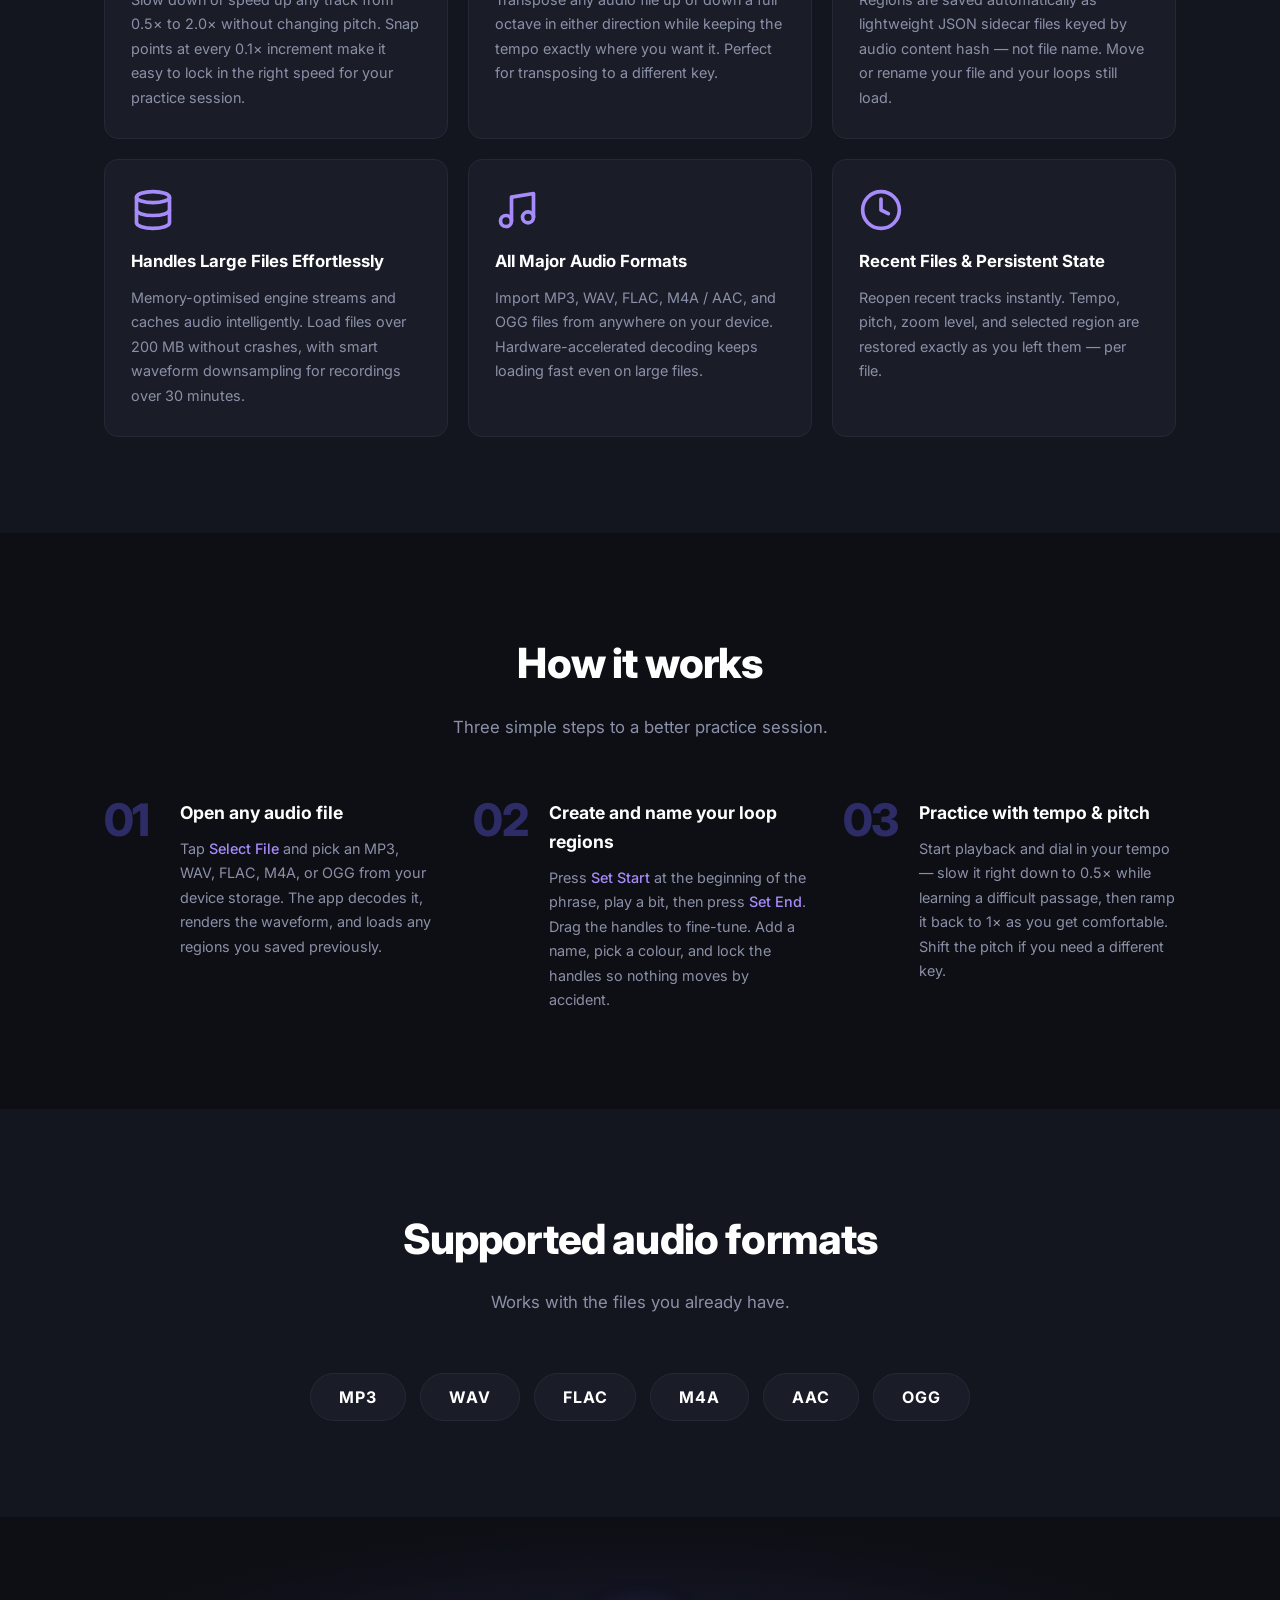
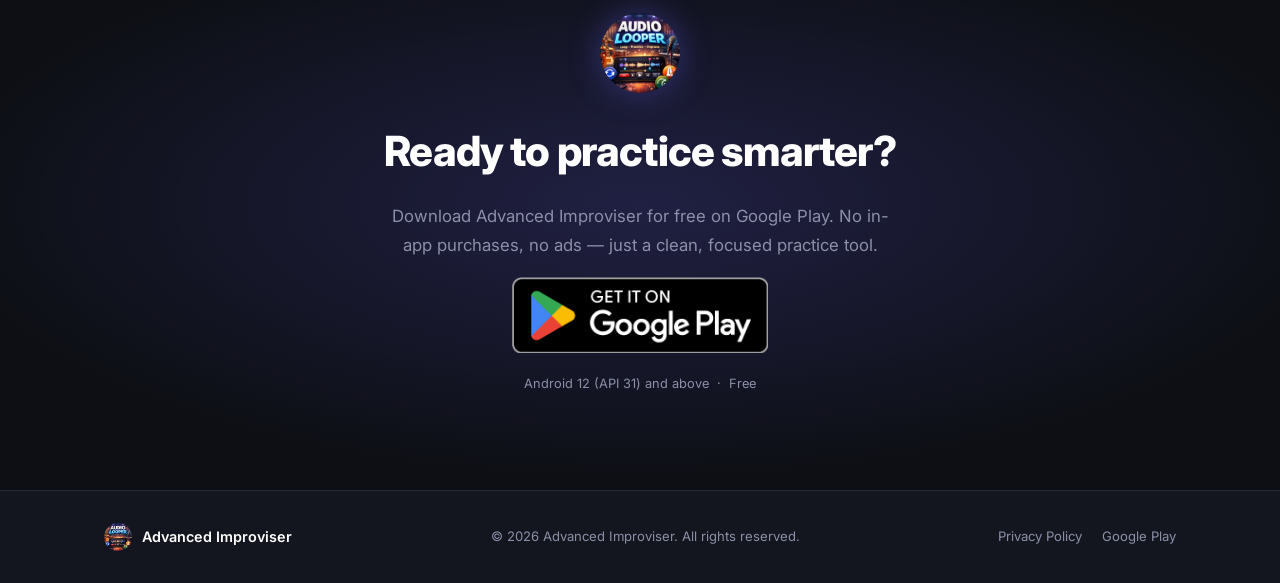
==== commit 6ee2283e: "Update index.html - include policy.html link" ====
--- a/index.html
+++ b/index.html
@@ -341,7 +341,7 @@
   </section>
 
   <!-- ═══════════════════════════════ FOOTER ════════════════════════════ -->
-  <footer class="footer" role="contentinfo">
+<footer class="footer" role="contentinfo">
     <div class="container footer__inner">
       <div class="footer__brand">
         <img src="assets/icon-round.png" alt="Advanced Improviser icon" width="28" height="28" />
@@ -352,6 +352,7 @@
         All rights reserved.
       </p>
       <nav class="footer__links" aria-label="Footer navigation">
+        <a href="policy.html">Privacy Policy</a>
         <a href="https://play.google.com/store/apps/details?id=com.audiolooper" target="_blank" rel="noopener noreferrer">Google Play</a>
       </nav>
     </div>
